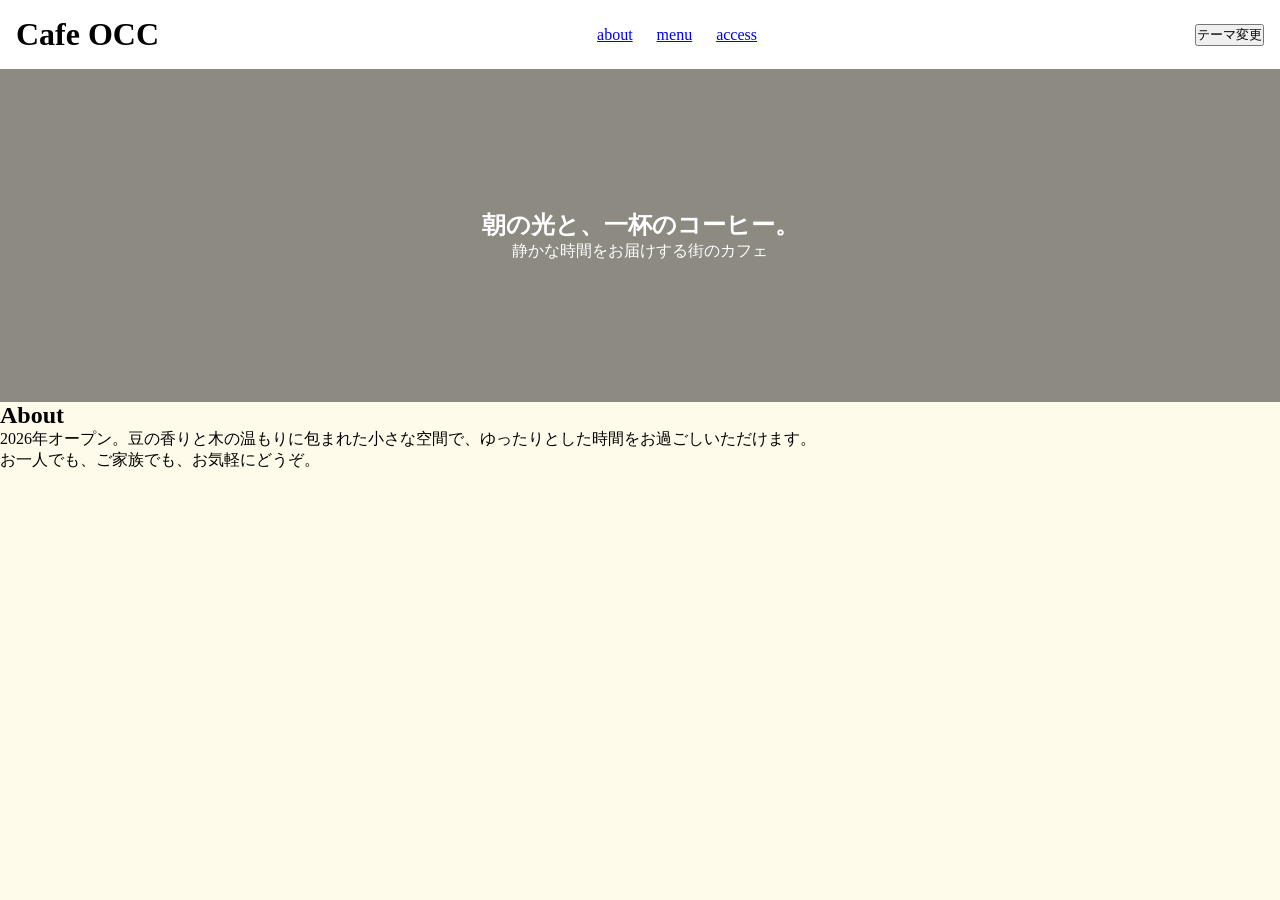
==== cafe/index.html @ c5984fc4 "写真と文字入力する方法" ====
<!DOCTYPE html>
<html lang="ja">
<head>
    <meta charset="UTF-8">
    <meta name="viewport" content="width=device-width, initial-scale=1.0">
    <title>Cafe OCC</title>
    <link rel="stylesheet" href="style.css">
</head>
<body>
    <!-- ヘッダー -->
   <header>
        <h1>Cafe OCC</h1>

       <nav>
          <a href="#about">about</a>
          <a href="#menu">menu</a>
          <a href="#access">access</a>
       </nav>

       <button>テーマ変更</button>
   </header> 

   <!-- メイン -->
   <main>
        <section id="hero">
            <h2>朝の光と、一杯のコーヒー。</h2>
            <p>静かな時間をお届けする街のカフェ</p>
        </section>

        <section id="about">
            <h2>About</h2>
            <p>2026年オープン。豆の香りと木の温もりに包まれた小さな空間で、ゆったりとした時間をお過ごしいただけます。</p>
            <p>お一人でも、ご家族でも、お気軽にどうぞ。</p>
        </section>
   </main>

   <!-- フッター -->
   <footer>

   </footer>
</body>
</html>
---- cafe/style.css ----
* {
    margin: 0;
    padding: 0;
    box-sizing: border-box;
    
}

:root {
   --main-color:   #78350F; /* メインの色（濃い茶色） */
  --accent-color: #F59E0B; /* アクセントの色（オレンジ） */
  --bg-color:     #FFFBEB; /* ページ全体の背景色（クリーム色） */
  --text-color:   #1F2937; /* 文字色（濃いグレー） */
  --card-color:   #FFFFFF; /* カードやヘッダーの白 */
  --muted-color:  #6B7280; /* 説明文や枠線の控えめなグレー */
}

body {
    background-color: var(--bg-color);
}

header {
    background-color: var(--card-color);
    display: flex;
    justify-content: space-between;
    padding: 16px;
    align-items: center;
}

nav {
    display: flex;
    gap: 24px;
}

/* hero */
#hero {
    background-image:
    linear-gradient(rgba(0, 0, 0, 0.45), rgba(0, 0, 0, 0.45)), /* 黒い半透明（文字を読みやすく） */
    url("https://images.unsplash.com/photo-1521017432531-fbd92d768814?w=1600&h=900&fit=crop&auto=format&q=80"); /* 背景写真 */
    padding: 140px 24px;
    background-size: cover;
    color: var(--card-color);
    text-align: center;
}
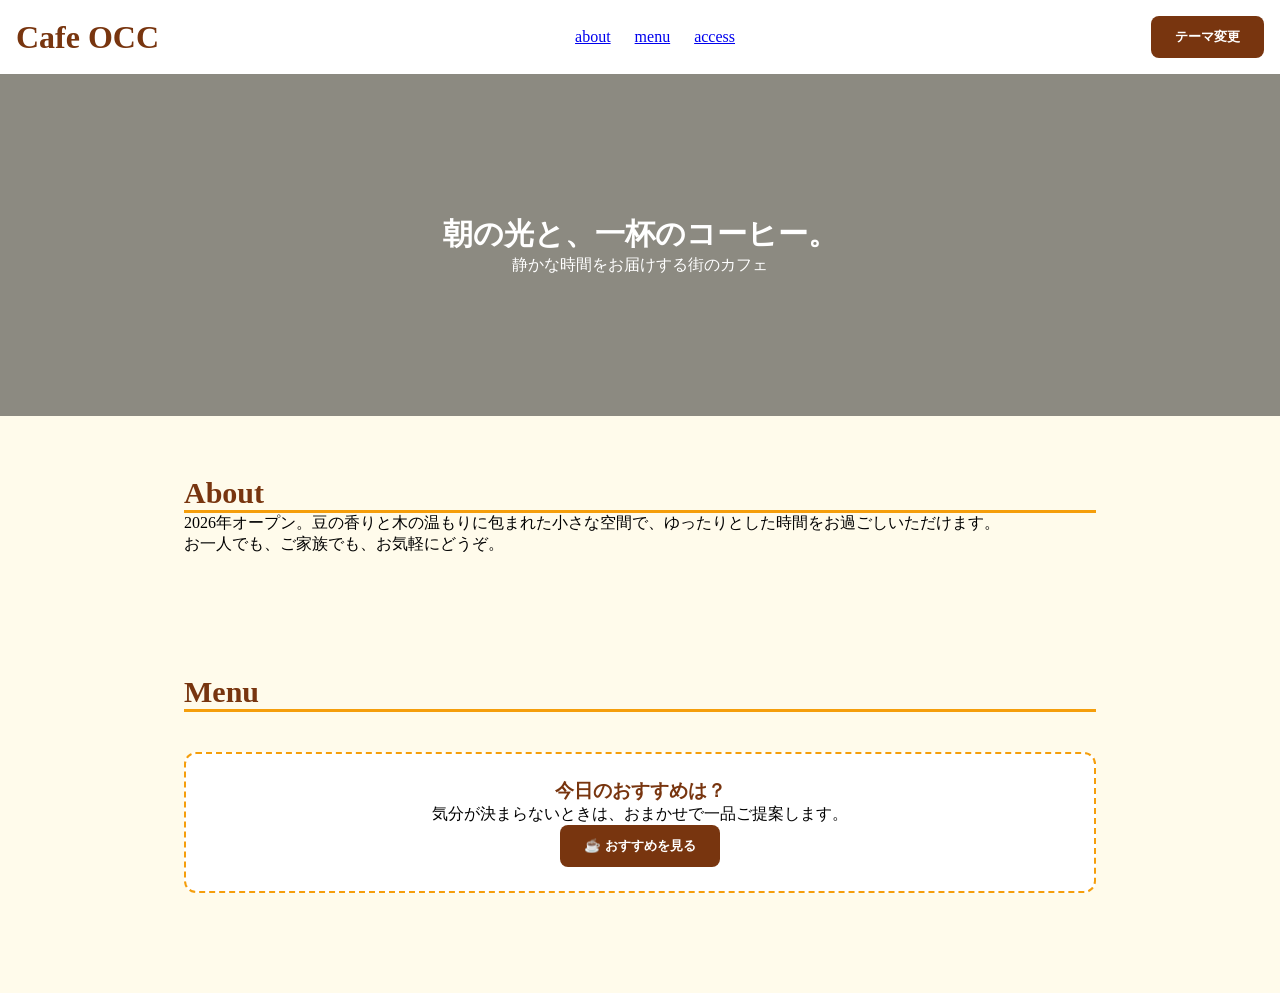
==== commit 39ed80b7: "recommand" ====
--- a/cafe/index.html
+++ b/cafe/index.html
@@ -32,6 +32,17 @@
             <p>2026年オープン。豆の香りと木の温もりに包まれた小さな空間で、ゆったりとした時間をお過ごしいただけます。</p>
             <p>お一人でも、ご家族でも、お気軽にどうぞ。</p>
         </section>
+
+        <!-- menu section -->
+        <section id="menu">
+            <h2>Menu</h2>
+
+                <div class="recommend">
+                    <h3>今日のおすすめは？</h3>
+                    <p>気分が決まらないときは、おまかせで一品ご提案します。</p>
+                    <button onclick="pickRecommend()" class="recommend-btn">☕ おすすめを見る</button>
+                </div>
+        </section>
    </main>
 
    <!-- フッター -->
--- a/cafe/style.css
+++ b/cafe/style.css
@@ -18,6 +18,24 @@
     background-color: var(--bg-color);
 }
 
+h1, h2, h3 {
+    color: var(--main-color);
+}
+
+button {
+    background-color: var(--main-color);
+    color: var(--card-color);
+    border: none;
+    padding: 12px 24px;
+    border-radius: 8px;
+    font-weight: bold;
+    cursor: pointer;
+}
+
+button:hover {
+    opacity: 0.85;
+}
+
 header {
     background-color: var(--card-color);
     display: flex;
@@ -31,6 +49,16 @@
     gap: 24px;
 }
 
+section{
+    max-width: 960px;
+    margin: 0 auto;
+    padding: 60px 24px;
+}
+
+section h2 {
+    font-size: 30px;
+    border-bottom: 3px solid var(--accent-color);
+}
 /* hero */
 #hero {
     background-image:
@@ -38,6 +66,24 @@
     url("https://images.unsplash.com/photo-1521017432531-fbd92d768814?w=1600&h=900&fit=crop&auto=format&q=80"); /* 背景写真 */
     padding: 140px 24px;
     background-size: cover;
+    background-position: center;
     color: var(--card-color);
+
     text-align: center;
+    max-width: none;
+}
+
+#hero h2 {
+    color: var(--card-color);
+    border-bottom: none;
+}
+
+/* recommend */
+.recommend {
+    border: 2px dashed var(--accent-color);
+    background-color: var(--card-color);
+    margin: 40px 0;
+    padding: 24px;
+    text-align: center;
+    border-radius: 12px;
 }
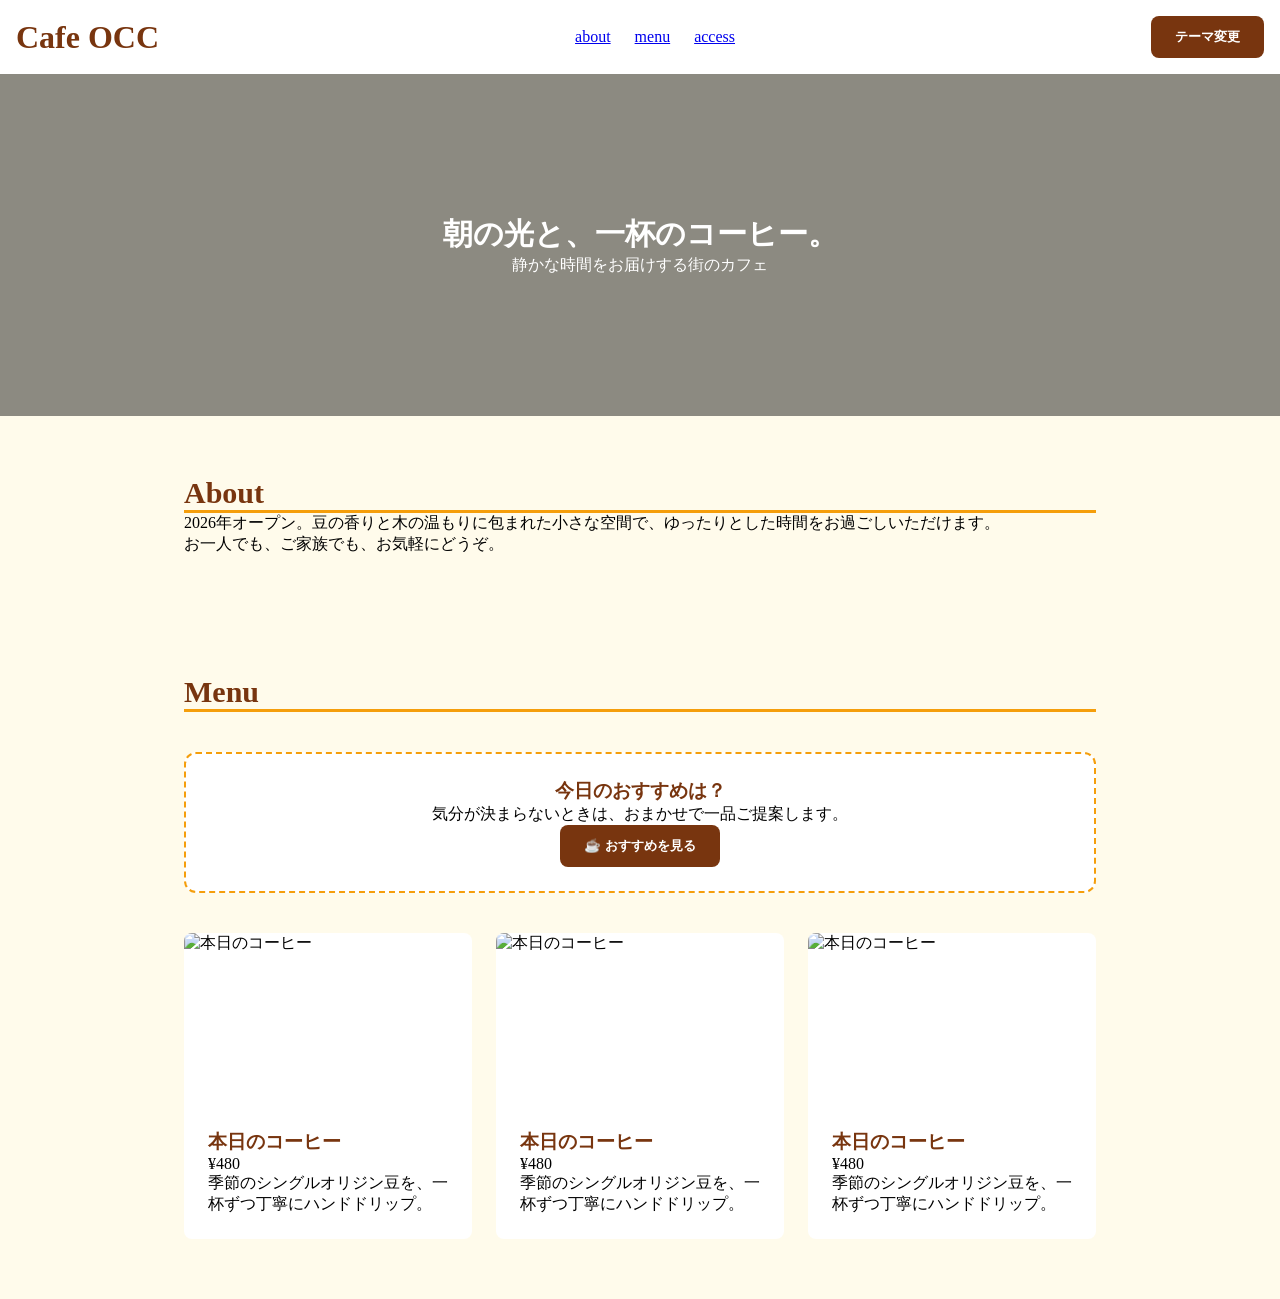
==== commit f9689701: "photo managing" ====
--- a/cafe/index.html
+++ b/cafe/index.html
@@ -42,6 +42,32 @@
                     <p>気分が決まらないときは、おまかせで一品ご提案します。</p>
                     <button onclick="pickRecommend()" class="recommend-btn">☕ おすすめを見る</button>
                 </div>
+
+                <div class="menu-list">
+                    
+                    <div class="menu-item">
+                        <img src="https://images.unsplash.com/photo-1509042239860-f550ce710b93?w=600&h=400&fit=crop&auto=format&q=80" alt="本日のコーヒー">
+                        <h3>本日のコーヒー</h3>
+                        <p class="price">¥480</p>
+                        <p>季節のシングルオリジン豆を、一杯ずつ丁寧にハンドドリップ。</p>
+                    </div>
+
+                    <div class="menu-item">
+                        <img src="https://images.unsplash.com/photo-1509042239860-f550ce710b93?w=600&h=400&fit=crop&auto=format&q=80" alt="本日のコーヒー">
+                        <h3>本日のコーヒー</h3>
+                        <p class="price">¥480</p>
+                        <p>季節のシングルオリジン豆を、一杯ずつ丁寧にハンドドリップ。</p>
+                    </div>
+
+                    <div class="menu-item">
+                        <img src="https://images.unsplash.com/photo-1509042239860-f550ce710b93?w=600&h=400&fit=crop&auto=format&q=80" alt="本日のコーヒー">
+                        <h3>本日のコーヒー</h3>
+                        <p class="price">¥480</p>
+                        <p>季節のシングルオリジン豆を、一杯ずつ丁寧にハンドドリップ。</p>
+                    </div>
+                    
+                    
+                </div>
         </section>
    </main>
 
--- a/cafe/style.css
+++ b/cafe/style.css
@@ -86,4 +86,29 @@
     padding: 24px;
     text-align: center;
     border-radius: 12px;
+}
+
+/* Menu-item */
+.menu-list {
+    display: flex;
+    gap: 24px;
+    flex-wrap: wrap;
+}
+
+/* Menu */
+.menu-item {
+    flex: 1;
+    min-width: 240px;
+    background-color: var(--card-color);
+    border-radius: 8px;
+    padding: 24px;
+    overflow:hidden;
+}
+
+.menu-item img {
+    height: 180px;
+    display: block;
+    width: calc(100% + 48px);
+    margin: -24px -24px 16px;
+    object-fit: cover;
 }
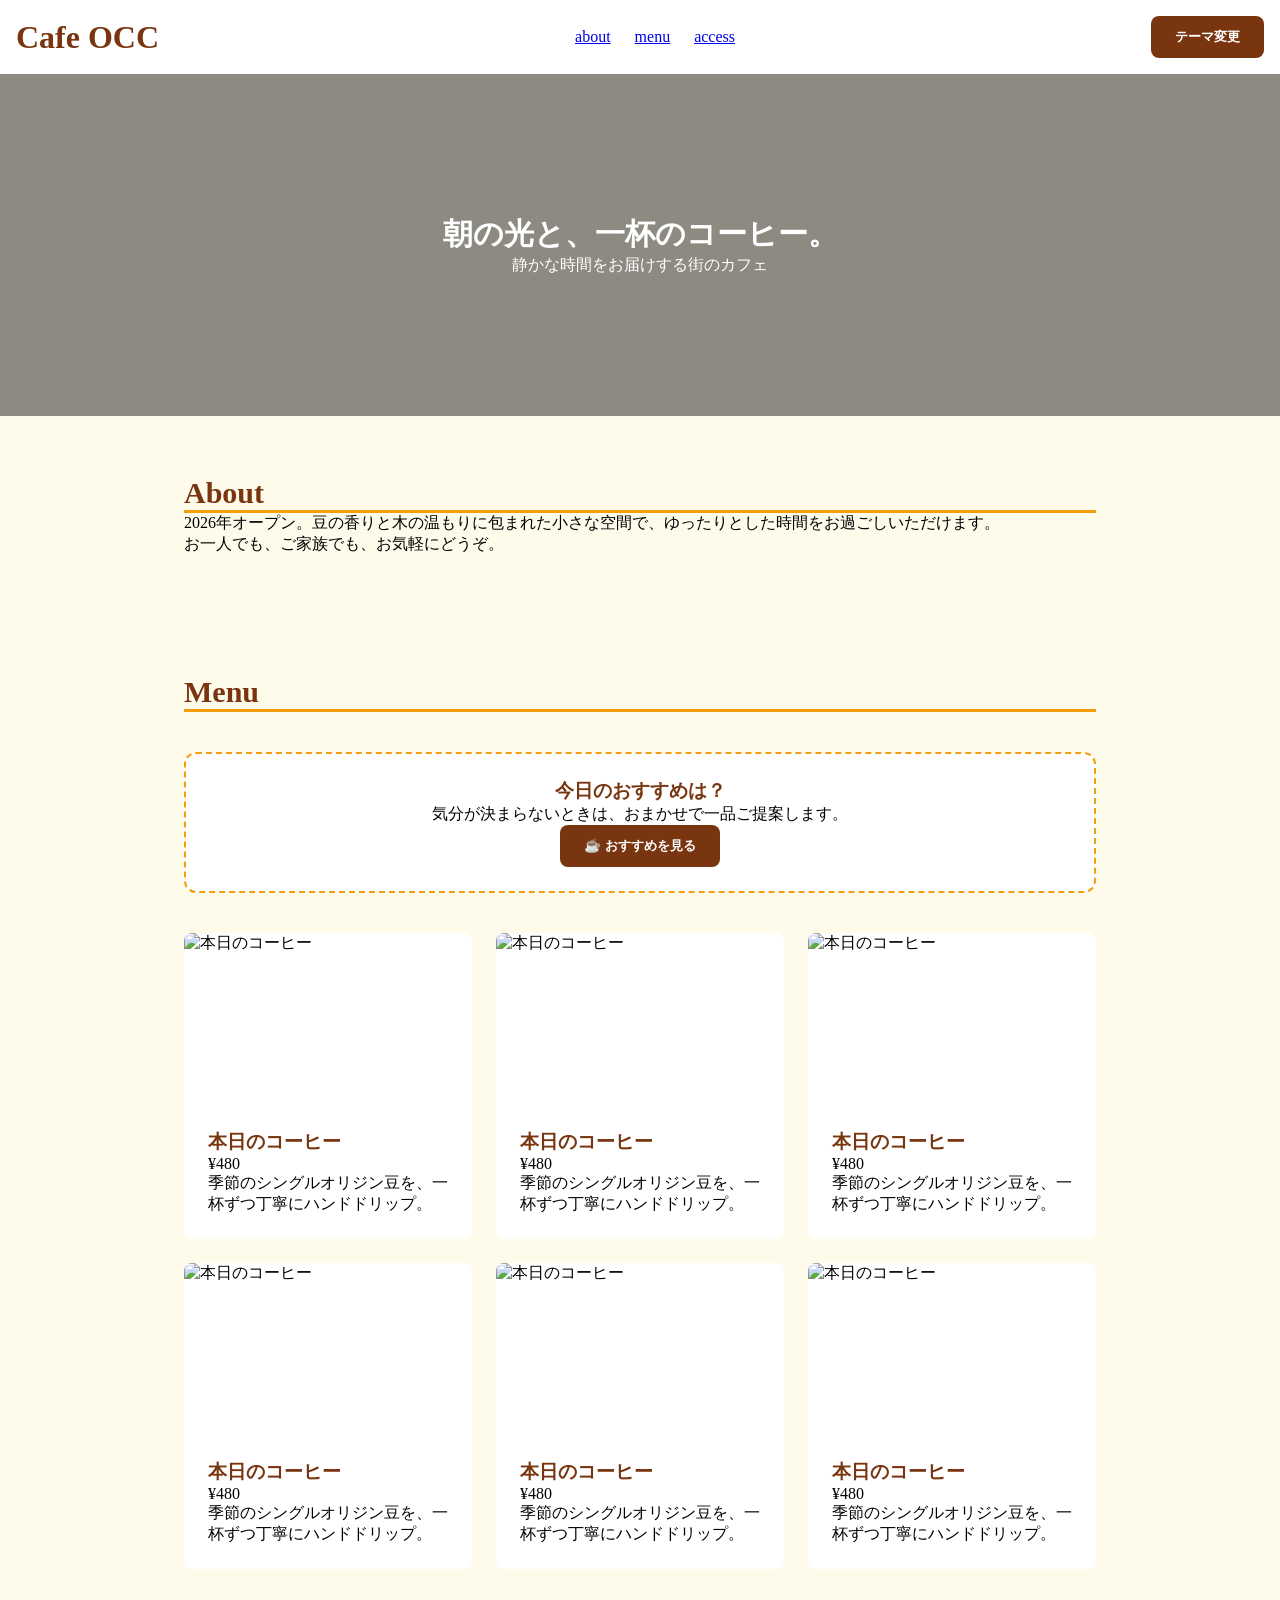
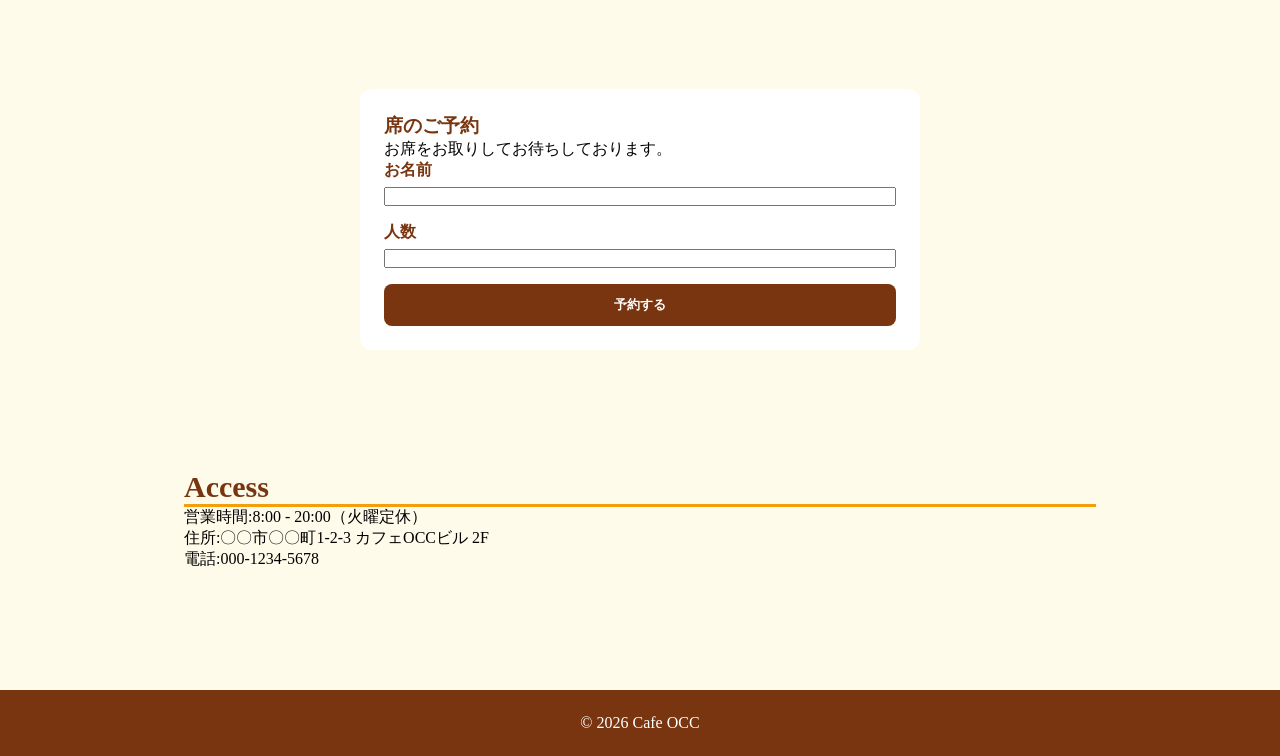
==== commit 7c46d3ff: "footer" ====
--- a/cafe/index.html
+++ b/cafe/index.html
@@ -66,14 +66,64 @@
                         <p>季節のシングルオリジン豆を、一杯ずつ丁寧にハンドドリップ。</p>
                     </div>
                     
+                    <div class="menu-item">
+                        <img src="https://images.unsplash.com/photo-1509042239860-f550ce710b93?w=600&h=400&fit=crop&auto=format&q=80" alt="本日のコーヒー">
+                        <h3>本日のコーヒー</h3>
+                        <p class="price">¥480</p>
+                        <p>季節のシングルオリジン豆を、一杯ずつ丁寧にハンドドリップ。</p>
+                    </div>
+
+                    <div class="menu-item">
+                        <img src="https://images.unsplash.com/photo-1509042239860-f550ce710b93?w=600&h=400&fit=crop&auto=format&q=80" alt="本日のコーヒー">
+                        <h3>本日のコーヒー</h3>
+                        <p class="price">¥480</p>
+                        <p>季節のシングルオリジン豆を、一杯ずつ丁寧にハンドドリップ。</p>
+                    </div>
+
+                    <div class="menu-item">
+                        <img src="https://images.unsplash.com/photo-1509042239860-f550ce710b93?w=600&h=400&fit=crop&auto=format&q=80" alt="本日のコーヒー">
+                        <h3>本日のコーヒー</h3>
+                        <p class="price">¥480</p>
+                        <p>季節のシングルオリジン豆を、一杯ずつ丁寧にハンドドリップ。</p>
+                    </div>
                     
                 </div>
+        </section>
+        <!-- reserve section -->
+         <section id="reserve">
+            <div class="reserve">
+            <h3>席のご予約</h3>
+            <p>お席をお取りしてお待ちしております。</p>
+
+            <div class="reserve-form">
+
+                <div class="form-row">
+                    <label for="guestName">お名前</label>
+                    <input type="text" name="guestName" id="guestName">
+                </div>
+
+                <div class="form-row">
+                    <label for="guestCount">人数</label>
+                    <input type="number" name="guestCount" id="guestCount" min="1" max="10">
+                
+                </div>
+
+                <button>予約する</button>
+
+            </div>
+        </section>
+        <!-- Access：営業時間・住所・電話 -->
+        <section id="access">
+            <h2>Access</h2>
+            <p>営業時間:8:00 - 20:00（火曜定休）</p>
+            <p>住所:〇〇市〇〇町1-2-3 カフェOCCビル 2F</p>
+            <p>電話:000-1234-5678</p>
         </section>
    </main>
 
    <!-- フッター -->
    <footer>
-
+    <p>&copy; 2026 Cafe OCC</p>
    </footer>
 </body>
 </html>
--- a/cafe/style.css
+++ b/cafe/style.css
@@ -111,4 +111,35 @@
     width: calc(100% + 48px);
     margin: -24px -24px 16px;
     object-fit: cover;
+}
+/* reserve */
+.reserve {
+    background-color: var(--card-color);
+    max-width: 560px;
+    margin: 0 auto;
+    padding: 24px;
+    border-radius: 12px;
+}
+.form-row {
+    display: flex;
+    flex-direction: column;
+    gap: 6px;
+}
+.form-row label {
+    font-weight: bold;
+    color: var(--main-color);
+}
+.reserve-form {
+    display: flex;
+    flex-direction: column;
+    gap: 16px;
+}
+
+/*  footer*/
+footer {
+    background-color: var(--main-color);
+    color: var(--card-color);
+    text-align: center;
+    padding: 24px;
+    margin-top: 60px;
 }
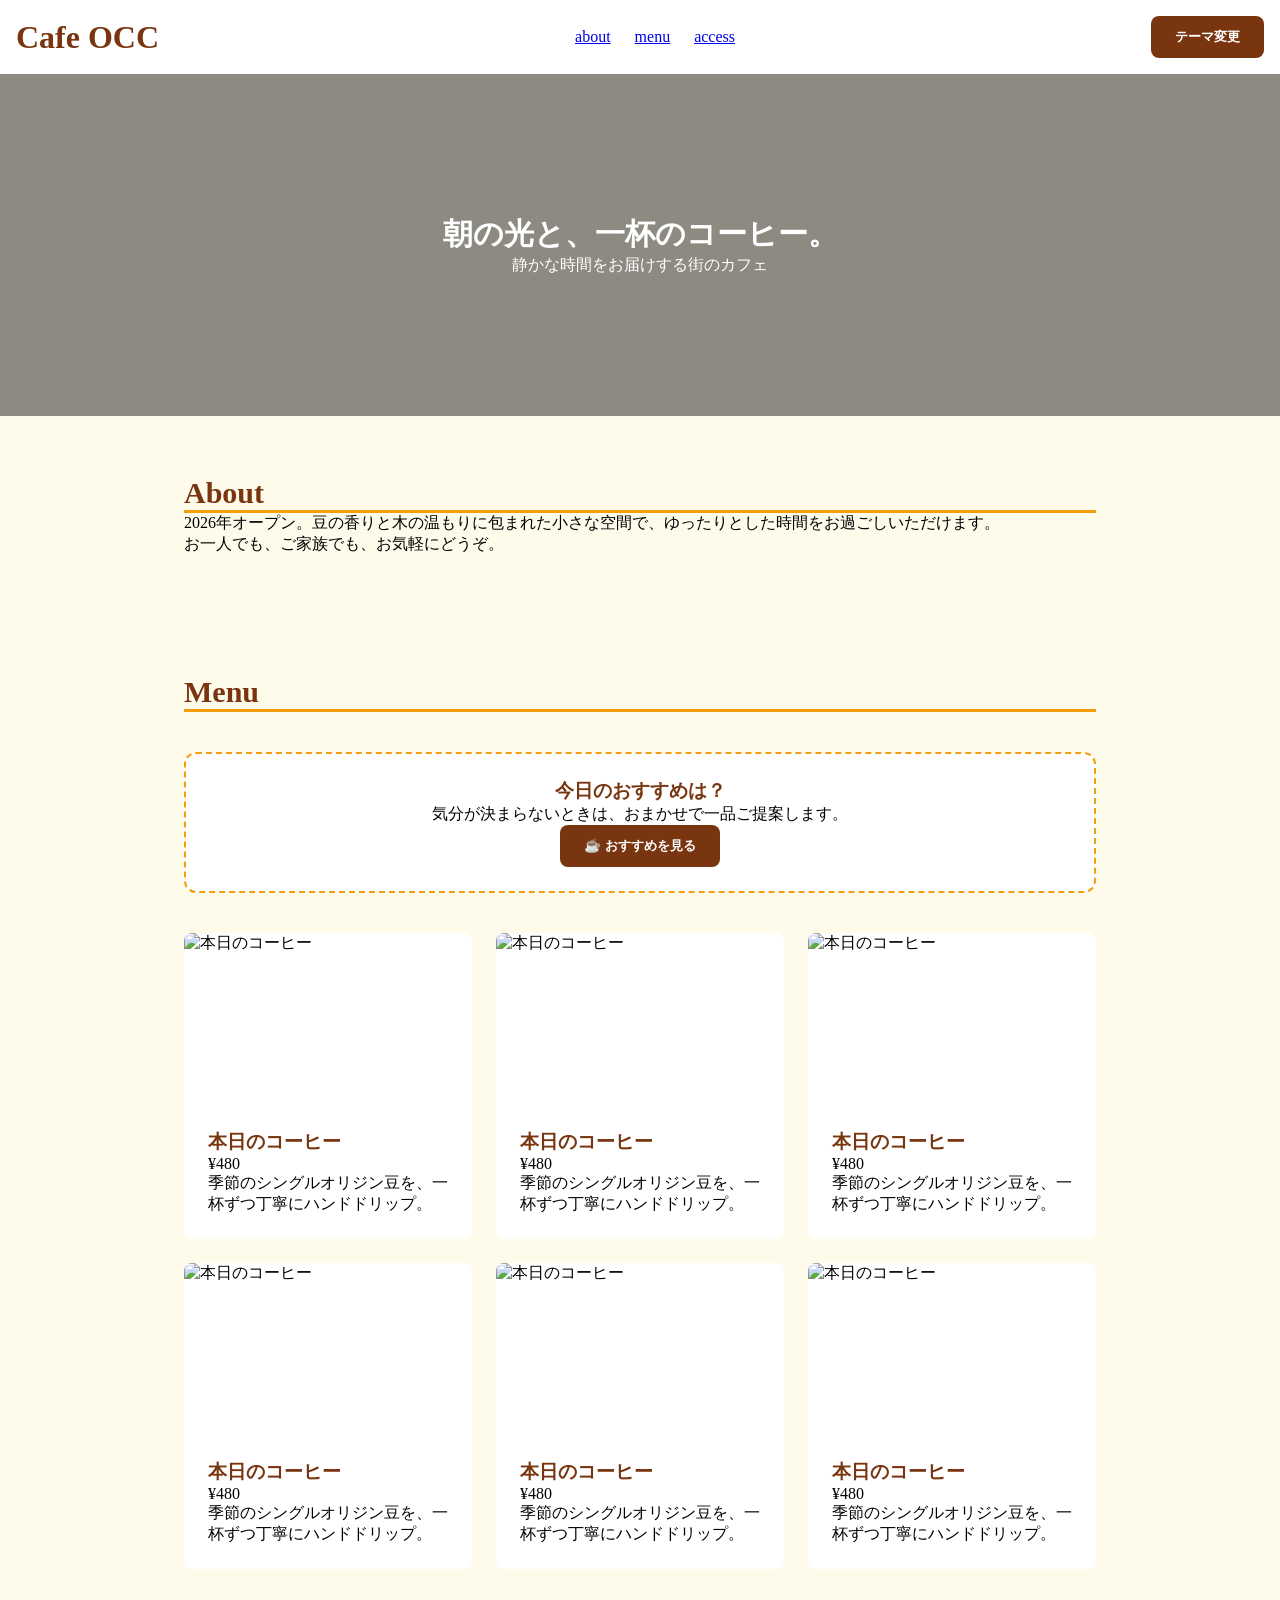
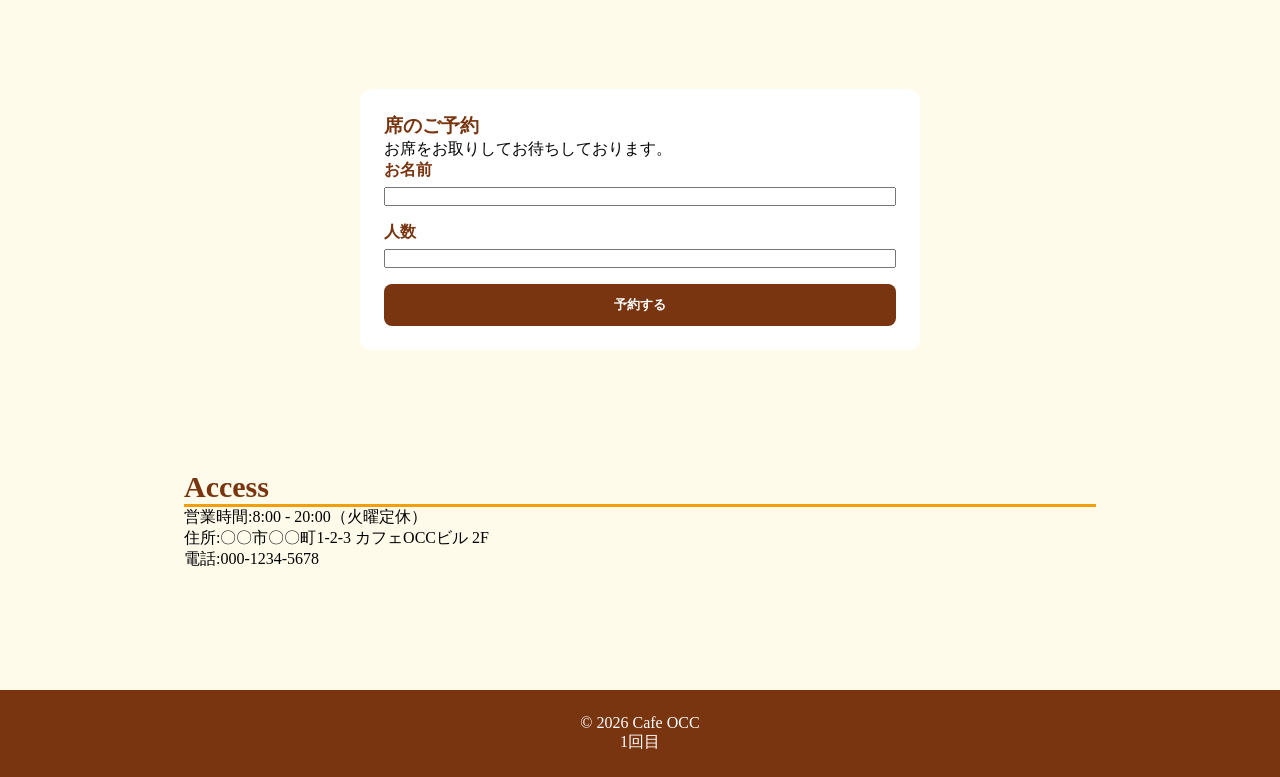
==== commit 00c2115f: "form up (2)" ====
--- a/cafe/index.html
+++ b/cafe/index.html
@@ -17,7 +17,7 @@
           <a href="#access">access</a>
        </nav>
 
-       <button>テーマ変更</button>
+       <button onclick="toggleTheme()">テーマ変更</button>
    </header> 
 
    <!-- メイン -->
@@ -41,6 +41,7 @@
                     <h3>今日のおすすめは？</h3>
                     <p>気分が決まらないときは、おまかせで一品ご提案します。</p>
                     <button onclick="pickRecommend()" class="recommend-btn">☕ おすすめを見る</button>
+                    <p id="recommendResult" class="recommend-result"></p>
                 </div>
 
                 <div class="menu-list">
@@ -108,7 +109,11 @@
                 
                 </div>
 
-                <button>予約する</button>
+                <button onclick="reserve()">予約する</button>
+                
+            </div>
+
+            <p id="reserveResult" class="reserve-result"></p>
 
             </div>
         </section>
@@ -119,11 +124,14 @@
             <p>住所:〇〇市〇〇町1-2-3 カフェOCCビル 2F</p>
             <p>電話:000-1234-5678</p>
         </section>
-   </main>
+    </main>
 
    <!-- フッター -->
    <footer>
     <p>&copy; 2026 Cafe OCC</p>
+    <p><span id="visitCount">0</span>回目</p>
    </footer>
+
+   <script src="script.js"></script>
 </body>
-</html>+</html>
